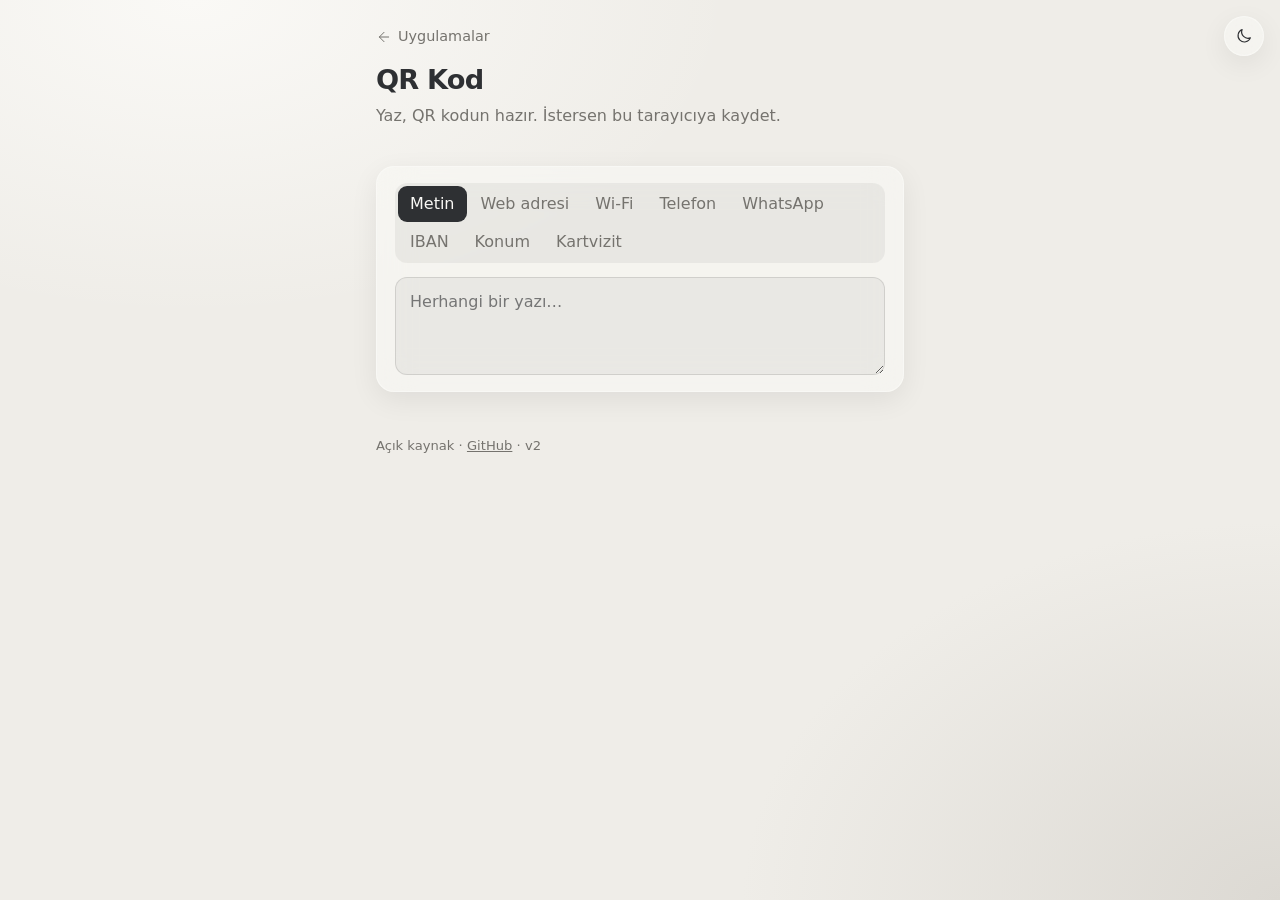
==== index.html @ c8cbc731 "QR: web adresi, telefon, WhatsApp, IBAN, konum, kartvizit; SVG indirme; logo Co-Authored-By: Claude " ====
<!DOCTYPE html>
<html lang="tr">
<head>
<meta charset="UTF-8">
<meta name="viewport" content="width=device-width, initial-scale=1">
<title>QR Kod</title>
<meta name="description" content="Web adresi, Wi-Fi, telefon, WhatsApp, IBAN, konum ve kartvizit için QR kod.">
<link rel="icon" href="data:image/svg+xml,%3Csvg xmlns='http://www.w3.org/2000/svg' viewBox='0 0 24 24' fill='none' stroke='%232e3033' stroke-width='1.8' stroke-linecap='round' stroke-linejoin='round'%3E%3Crect x='3' y='3' width='7' height='7' rx='1.5'/%3E%3Crect x='14' y='3' width='7' height='7' rx='1.5'/%3E%3Crect x='3' y='14' width='7' height='7' rx='1.5'/%3E%3Cpath d='M14 14h3v3M21 14v.01M14 21h3M21 18v3h-1'/%3E%3C/svg%3E">
<link rel="apple-touch-icon" href="icon-180.png">
<meta name="theme-color" content="#efede8" media="(prefers-color-scheme: light)">
<meta name="theme-color" content="#1f2022" media="(prefers-color-scheme: dark)">
<script src="theme.js?v=2"></script>
<link rel="stylesheet" href="style.css?v=2">
<script type="module" src="app.js?v=2"></script>
</head>
<body>
<header>
  <a class="home" href="/"><svg class="ic" width="16" height="16" viewBox="0 0 24 24" fill="none" stroke="currentColor" stroke-width="1.5" stroke-linecap="round" stroke-linejoin="round" aria-hidden="true"><path d="M19 12H5"/><path d="m12 19-7-7 7-7"/></svg> Uygulamalar</a>
  <h1>QR Kod</h1>
  <p class="sub">Yaz, QR kodun hazır. İstersen bu tarayıcıya kaydet.</p>
</header>

<main>
  <section class="card glass">
    <div class="seg types" id="mode">
      <button data-m="text" class="on">Metin</button>
      <button data-m="url">Web adresi</button>
      <button data-m="wifi">Wi-Fi</button>
      <button data-m="tel">Telefon</button>
      <button data-m="wa">WhatsApp</button>
      <button data-m="iban">IBAN</button>
      <button data-m="geo">Konum</button>
      <button data-m="vcard">Kartvizit</button>
    </div>

    <div data-f="text" class="fields">
      <textarea id="text" rows="3" placeholder="Herhangi bir yazı…" autocomplete="off" spellcheck="false"></textarea>
    </div>

    <div data-f="url" class="fields hidden">
      <input id="url" type="url" inputmode="url" placeholder="ornek.com ya da https://…" autocomplete="off" spellcheck="false">
      <p class="hint">Okutunca bu adres açılır.</p>
    </div>

    <div data-f="wifi" class="fields hidden">
      <input id="ssid" type="text" placeholder="Ağ adı" autocomplete="off" spellcheck="false">
      <div class="pw">
        <input id="wpass" type="password" placeholder="Şifre" autocomplete="off" spellcheck="false">
        <button class="icon-btn" id="wshow" type="button" title="Şifreyi göster" aria-label="Şifreyi göster">
          <svg width="18" height="18" viewBox="0 0 24 24" fill="none" stroke="currentColor" stroke-width="1.5" stroke-linecap="round" stroke-linejoin="round" aria-hidden="true"><path d="M2 12s3.5-7 10-7 10 7 10 7-3.5 7-10 7S2 12 2 12z"/><circle cx="12" cy="12" r="3"/></svg>
        </button>
      </div>
      <p class="hint">Telefon kamerasıyla okutunca şifre yazmadan ağa bağlanır.</p>
    </div>

    <div data-f="tel" class="fields hidden">
      <input id="tel" type="tel" inputmode="tel" placeholder="0532 123 45 67" autocomplete="off">
      <p class="hint">Okutunca bu numara aranır.</p>
    </div>

    <div data-f="wa" class="fields hidden">
      <input id="wa" type="tel" inputmode="tel" placeholder="0532 123 45 67" autocomplete="off">
      <textarea id="wamsg" rows="2" placeholder="Hazır mesaj (isteğe bağlı)" autocomplete="off"></textarea>
      <p class="hint">Okutunca bu numarayla WhatsApp sohbeti açılır.</p>
    </div>

    <div data-f="iban" class="fields hidden">
      <input id="iban" type="text" placeholder="TR00 0000 0000 0000 0000 0000 00" autocomplete="off" spellcheck="false" autocapitalize="characters">
      <input id="ibname" type="text" placeholder="Ad Soyad" autocomplete="off">
      <input id="ibnote" type="text" placeholder="Açıklama (isteğe bağlı)" autocomplete="off">
      <p class="hint" id="ibhint">Okutan kişi IBAN'ı kopyalayıp kendi banka uygulamasına yapıştırır.</p>
    </div>

    <div data-f="geo" class="fields hidden">
      <input id="geo" type="text" placeholder="Harita bağlantısı ya da 41.0082, 28.9784" autocomplete="off" spellcheck="false">
      <button id="geome" type="button" class="ghost">
        <svg class="ic" width="18" height="18" viewBox="0 0 24 24" fill="none" stroke="currentColor" stroke-width="1.5" stroke-linecap="round" stroke-linejoin="round" aria-hidden="true"><path d="M12 21s-7-6.2-7-11.5a7 7 0 0 1 14 0C19 14.8 12 21 12 21z"/><circle cx="12" cy="9.5" r="2.5"/></svg>
        Şu anki konumumu kullan
      </button>
      <p class="hint" id="geohint">Okutunca haritada bu nokta açılır.</p>
    </div>

    <div data-f="vcard" class="fields hidden">
      <input id="vname" type="text" placeholder="Ad Soyad" autocomplete="off">
      <input id="vtel" type="tel" inputmode="tel" placeholder="Telefon" autocomplete="off">
      <input id="vmail" type="email" inputmode="email" placeholder="E-posta" autocomplete="off" spellcheck="false">
      <input id="vorg" type="text" placeholder="Firma" autocomplete="off">
      <input id="vtitle" type="text" placeholder="Görev" autocomplete="off">
      <input id="vweb" type="url" inputmode="url" placeholder="Web sitesi" autocomplete="off" spellcheck="false">
      <input id="vaddr" type="text" placeholder="Adres" autocomplete="off">
      <p class="hint">Okutunca kişi rehbere eklenmeye hazır gelir.</p>
    </div>
  </section>

  <section id="out" class="card glass out hidden">
    <div class="qr-box"><canvas id="qr"></canvas></div>
    <div class="logo-row">
      <label class="ghost" id="logo-pick">
        <input type="file" id="logo-file" accept="image/*" hidden>
        <svg class="ic" width="18" height="18" viewBox="0 0 24 24" fill="none" stroke="currentColor" stroke-width="1.5" stroke-linecap="round" stroke-linejoin="round" aria-hidden="true"><rect x="3" y="3" width="18" height="18" rx="3"/><circle cx="9" cy="9" r="1.8"/><path d="m21 15-5-5L5 21"/></svg>
        <span id="logo-lbl">Ortaya logo ekle</span>
      </label>
      <button class="ghost hidden" id="logo-del" type="button">Logoyu kaldır</button>
    </div>
    <div class="actions">
      <button class="primary" id="save" type="button">
        <svg class="ic" width="18" height="18" viewBox="0 0 24 24" fill="none" stroke="currentColor" stroke-width="1.5" stroke-linecap="round" stroke-linejoin="round" aria-hidden="true"><path d="M12 5v14"/><path d="M5 12h14"/></svg>
        <span>Kaydet</span>
      </button>
      <button id="dl" type="button">
        <svg class="ic" width="18" height="18" viewBox="0 0 24 24" fill="none" stroke="currentColor" stroke-width="1.5" stroke-linecap="round" stroke-linejoin="round" aria-hidden="true"><path d="M12 3v12"/><path d="m7 10 5 5 5-5"/><path d="M20 15v4a2 2 0 0 1-2 2H6a2 2 0 0 1-2-2v-4"/></svg>
        PNG
      </button>
      <button id="dl-svg" type="button">
        <svg class="ic" width="18" height="18" viewBox="0 0 24 24" fill="none" stroke="currentColor" stroke-width="1.5" stroke-linecap="round" stroke-linejoin="round" aria-hidden="true"><path d="M12 3v12"/><path d="m7 10 5 5 5-5"/><path d="M20 15v4a2 2 0 0 1-2 2H6a2 2 0 0 1-2-2v-4"/></svg>
        SVG
      </button>
    </div>
    <p class="hint center">PNG her yerde kullanılır. SVG baskıda büyütünce bozulmaz.</p>
    <div id="name-row" class="name-row hidden">
      <input id="name" type="text" placeholder="Bir ad ver (örn. Ev Wi-Fi)" maxlength="60" autocomplete="off">
      <button class="primary" id="name-ok" type="button">Tamam</button>
    </div>
    <p class="hint" id="too-long"></p>
  </section>

  <section id="saved-wrap" class="hidden">
    <h2>Kayıtlı kodlarım</h2>
    <ul id="saved" class="saved"></ul>
    <p class="hint">Yalnızca bu tarayıcıda saklanır, başka cihazda görünmez. Şifreli değildir; telefonunu kullanan biri görebilir.</p>
  </section>
</main>

<dialog id="view" class="glass">
  <div class="view-head">
    <strong id="v-name"></strong>
    <button class="icon-btn" id="v-close" type="button" aria-label="Kapat" title="Kapat">
      <svg width="18" height="18" viewBox="0 0 24 24" fill="none" stroke="currentColor" stroke-width="1.5" stroke-linecap="round" stroke-linejoin="round" aria-hidden="true"><path d="M18 6 6 18"/><path d="m6 6 12 12"/></svg>
    </button>
  </div>
  <div class="qr-box"><canvas id="v-qr"></canvas></div>
  <p class="v-text" id="v-text"></p>
  <div class="actions">
    <button id="v-copy" type="button">Yazıyı kopyala</button>
    <button id="v-dl" type="button">PNG</button>
    <button id="v-svg" type="button">SVG</button>
    <button id="v-del" type="button" class="danger">Sil</button>
  </div>
</dialog>

<footer><p>Açık kaynak · <a href="https://github.com/dogukaska/qr">GitHub</a> · v2</p></footer>
</body>
</html>
---- style.css ----
/* Tasarım: siyah-beyaz, sade, cam görünüm (dogukaska.github.io ile aynı değişkenler) */
:root {
  color-scheme: light;
  --bg: #efede8; --ink: #2e3033; --mute: #75736e; --line: rgba(0,0,0,.1);
  --glass: rgba(250,249,246,.55); --glass-edge: rgba(250,249,246,.85); --shadow: 0 8px 28px rgba(0,0,0,.07);
  --solid: #2e3033; --solid-ink: #faf9f6; --soft: rgba(0,0,0,.05);
  --halo-a: #faf9f6; --halo-b: #dcd9d3; --r: 18px;
}
@media (prefers-color-scheme: dark) {
  :root:not([data-theme="light"]) {
    color-scheme: dark;
    --bg: #1f2022; --ink: #ecebe7; --mute: #9b9993; --line: rgba(255,255,255,.12);
    --glass: rgba(255,255,255,.06); --glass-edge: rgba(255,255,255,.14); --shadow: 0 8px 28px rgba(0,0,0,.5);
    --solid: #ecebe7; --solid-ink: #2a2c2f; --soft: rgba(255,255,255,.07);
    --halo-a: #36383b; --halo-b: #1f2022;
  }
}
:root[data-theme="dark"] {
  color-scheme: dark;
  --bg: #1f2022; --ink: #ecebe7; --mute: #9b9993; --line: rgba(255,255,255,.12);
    --glass: rgba(255,255,255,.06); --glass-edge: rgba(255,255,255,.14); --shadow: 0 8px 28px rgba(0,0,0,.5);
    --solid: #ecebe7; --solid-ink: #2a2c2f; --soft: rgba(255,255,255,.07);
    --halo-a: #36383b; --halo-b: #1f2022;
}
* { box-sizing: border-box; }
html, body { margin: 0; min-height: 100%; }
body {
  font: 16px/1.5 system-ui, -apple-system, "Segoe UI", Roboto, sans-serif; color: var(--ink);
  background: radial-gradient(60% 50% at 15% 0%, var(--halo-a), transparent 70%),
              radial-gradient(60% 60% at 100% 100%, var(--halo-b), transparent 70%), var(--bg);
  background-attachment: fixed;
}
.glass {
  background: var(--glass); border: 1px solid var(--glass-edge); box-shadow: var(--shadow);
  -webkit-backdrop-filter: blur(18px) saturate(1.1); backdrop-filter: blur(18px) saturate(1.1);
}
.ic { flex: none; vertical-align: -3px; }
header, main, footer { max-width: 560px; margin: 0 auto; padding: 0 16px; }
header { padding-top: 26px; }
.home { display: inline-flex; align-items: center; gap: 6px; margin-bottom: 12px; color: var(--mute); text-decoration: none; font-size: 0.9rem; }
.home:hover { color: var(--ink); }
h1 { margin: 0; font-size: 1.7rem; font-weight: 600; letter-spacing: -0.03em; }
.sub { margin: 4px 0 18px; color: var(--mute); }
.hidden { display: none !important; }
.hint { color: var(--mute); font-size: 0.86rem; margin: 6px 0 0; }


main { padding-top: 20px; padding-bottom: 30px; }
main > * + * { margin-top: 14px; }
.card { border-radius: var(--r); padding: 16px 18px; }
.seg { display: inline-flex; flex-wrap: wrap; gap: 2px; background: var(--soft); padding: 3px; border-radius: 12px; margin-bottom: 14px; }
.seg button { border: 0; background: none; color: var(--mute); font: inherit; padding: 6px 14px; border-radius: 9px; cursor: pointer; }
.seg button.on { background: var(--solid); color: var(--solid-ink); }
.fields { display: grid; gap: 10px; }
textarea, input[type=text], input[type=password], input[type=url], input[type=tel], input[type=email] { width: 100%; font: inherit; color: var(--ink); background: var(--soft); border: 1px solid var(--line); border-radius: 12px; padding: 12px 14px; resize: vertical; }
textarea:focus, input:focus { outline: none; border-color: var(--ink); }
.pw { position: relative; }
.pw input { padding-right: 48px; }
.pw .icon-btn { position: absolute; right: 6px; top: 50%; transform: translateY(-50%); }
.icon-btn { width: 36px; height: 36px; border-radius: 50%; border: 0; background: none; color: var(--mute); display: grid; place-items: center; cursor: pointer; padding: 0; }
.icon-btn:hover { color: var(--ink); }

.out { display: flex; flex-direction: column; align-items: center; }
.qr-box { background: #faf9f6; border-radius: 16px; padding: 6px; line-height: 0; box-shadow: 0 1px 0 var(--line); }
.qr-box canvas { width: min(260px, 70vw); height: auto; image-rendering: pixelated; border-radius: 10px; }
.actions { display: flex; gap: 10px; flex-wrap: wrap; justify-content: center; margin-top: 16px; }
.actions button { font: inherit; font-weight: 500; padding: 10px 20px; border-radius: 999px; border: 1px solid var(--line); background: var(--glass); color: var(--ink); cursor: pointer; display: inline-flex; align-items: center; gap: 8px; }
button.primary { background: var(--solid); color: var(--solid-ink); border-color: transparent; font: inherit; font-weight: 500; padding: 10px 20px; border-radius: 999px; cursor: pointer; display: inline-flex; align-items: center; gap: 8px; border: 0; }
button:disabled { opacity: .45; cursor: default; }
.actions .danger { color: var(--mute); }
.name-row { display: flex; gap: 8px; width: 100%; max-width: 420px; margin-top: 14px; }
.name-row input { flex: 1; }

h2 { font-size: 1rem; font-weight: 600; margin: 26px 0 10px; }
.saved { list-style: none; margin: 0; padding: 0; display: grid; gap: 8px; }
.saved li { display: flex; align-items: center; gap: 14px; padding: 10px 12px; border-radius: 14px; cursor: pointer; }
.saved li:focus { outline: 1px solid var(--ink); }
.saved canvas { width: 48px; height: 48px; border-radius: 8px; image-rendering: pixelated; flex: none; }
.saved .meta { min-width: 0; }
.saved .name { font-weight: 500; white-space: nowrap; overflow: hidden; text-overflow: ellipsis; }
.saved .date { color: var(--mute); font-size: 0.84rem; }

dialog { border-radius: 22px; padding: 18px; color: var(--ink); width: min(380px, 92vw); text-align: center; }
dialog::backdrop { background: rgba(20,21,23,.45); -webkit-backdrop-filter: blur(4px); backdrop-filter: blur(4px); }
:root[data-theme="dark"] dialog { background: rgba(40,42,45,.92); }
@media (prefers-color-scheme: dark) { :root:not([data-theme="light"]) dialog { background: rgba(40,42,45,.92); } }
:root:not([data-theme="dark"]) dialog { background: rgba(250,249,246,.94); }
@media (prefers-color-scheme: dark) { :root:not([data-theme]) dialog { background: rgba(40,42,45,.92); } }
.view-head { display: flex; align-items: center; justify-content: space-between; gap: 8px; margin-bottom: 12px; text-align: left; }
dialog .qr-box { display: inline-block; }
.v-text { white-space: pre-wrap; word-break: break-word; color: var(--mute); font-size: 0.92rem; margin: 12px 0 0; max-height: 7em; overflow: auto; }

footer { color: var(--mute); font-size: 0.82rem; padding-bottom: 30px; }
footer a { color: inherit; }

.types { display: flex; margin-bottom: 14px; }
.types button { padding: 6px 12px; }
.ghost { font: inherit; font-weight: 500; padding: 9px 16px; border-radius: 999px; border: 1px solid var(--line); background: var(--glass); color: var(--ink); cursor: pointer; display: inline-flex; align-items: center; justify-content: center; gap: 8px; }
.logo-row { display: flex; gap: 8px; flex-wrap: wrap; justify-content: center; margin-top: 14px; }
.center { text-align: center; }
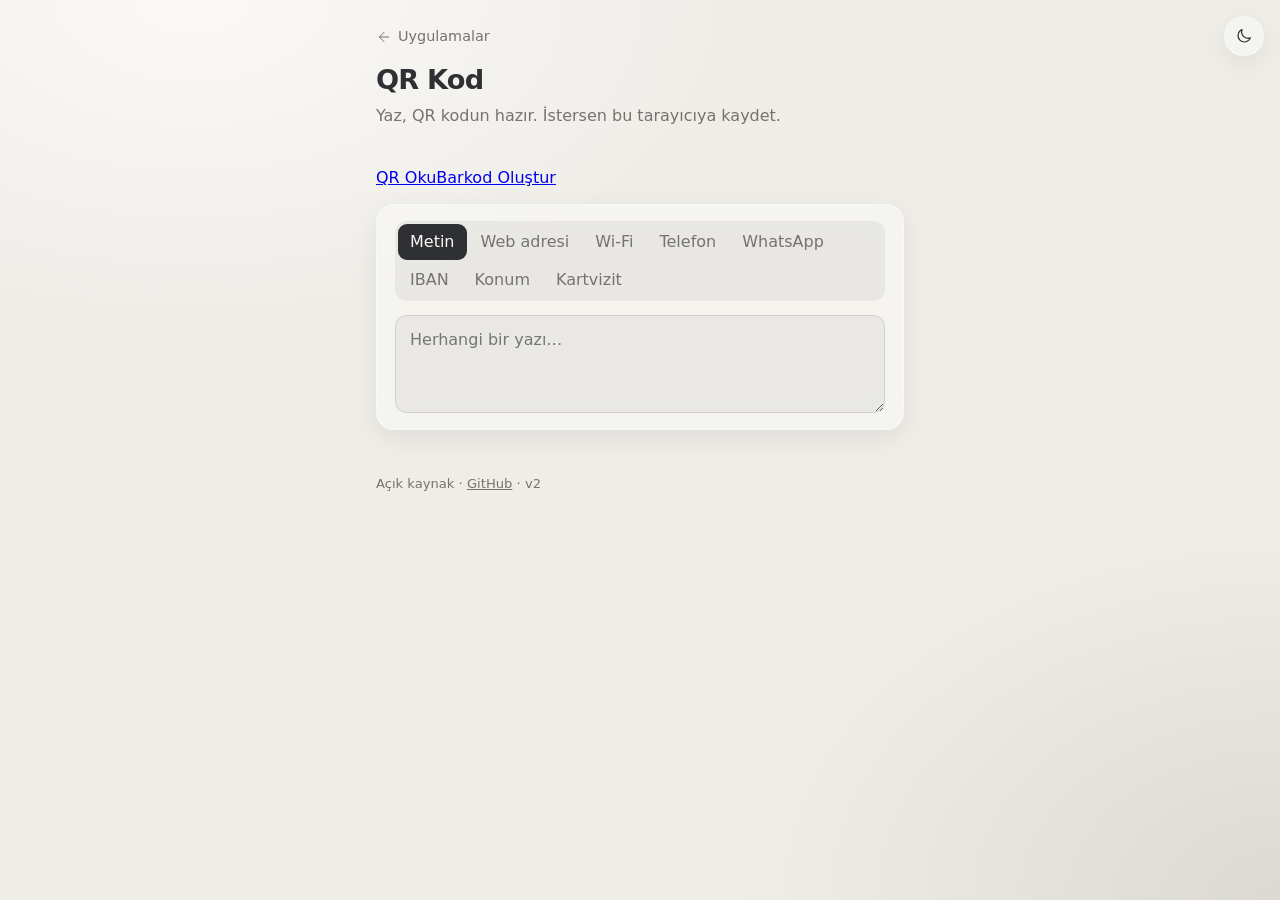
==== commit 204b429f: "QR Oku ve Barkod Oluştur" ====
--- a/index.html
+++ b/index.html
@@ -11,7 +11,8 @@
 <meta name="theme-color" content="#1f2022" media="(prefers-color-scheme: dark)">
 <script src="theme.js?v=2"></script>
 <link rel="stylesheet" href="style.css?v=2">
-<script type="module" src="app.js?v=2"></script>
+<script type="module" src="app.js?v=3"></script>
+<link rel="stylesheet" href="/tool-links.css?v=20261126b">
 </head>
 <body>
 <header>
@@ -21,6 +22,7 @@
 </header>
 
 <main>
+  <nav class="tool-links" aria-label="Diğer araçlar"><a href="./oku/">QR Oku</a><a href="./barkod/">Barkod Oluştur</a></nav>
   <section class="card glass">
     <div class="seg types" id="mode">
       <button data-m="text" class="on">Metin</button>
@@ -121,6 +123,10 @@
       <input id="name" type="text" placeholder="Bir ad ver (örn. Ev Wi-Fi)" maxlength="60" autocomplete="off">
       <button class="primary" id="name-ok" type="button">Tamam</button>
     </div>
+    <label id="wifi-save" class="hint hidden">
+      <input id="wifi-consent" type="checkbox">
+      Wi-Fi şifresini bu tarayıcıda şifrelenmeden saklamayı kabul ediyorum.
+    </label>
     <p class="hint" id="too-long"></p>
   </section>
 
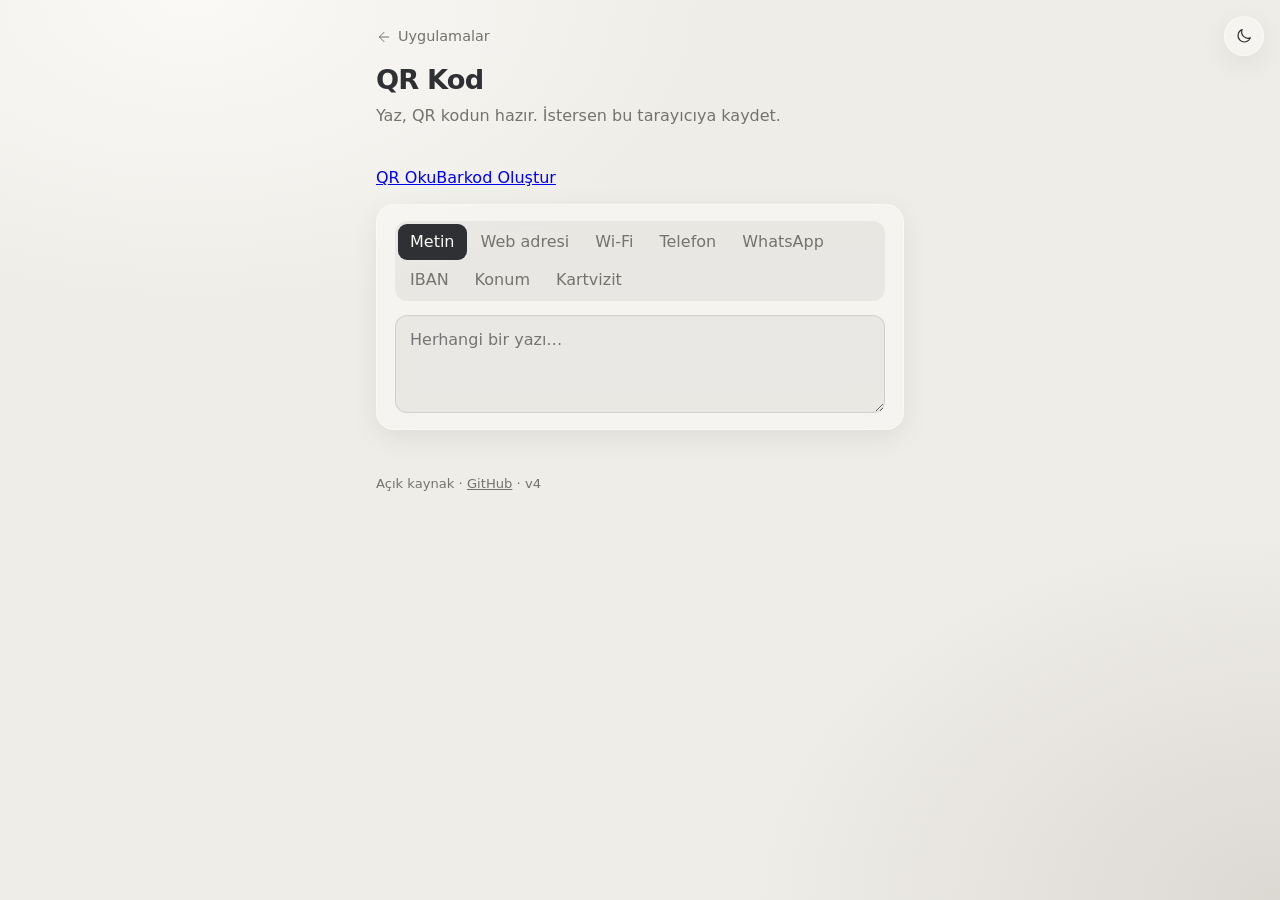
==== commit f4a5cd76: "Portlu adresleri, ince logoları ve TR IBAN doğrulamasını düzelt" ====
--- a/index.html
+++ b/index.html
@@ -9,12 +9,13 @@
 <link rel="apple-touch-icon" href="icon-180.png">
 <meta name="theme-color" content="#efede8" media="(prefers-color-scheme: light)">
 <meta name="theme-color" content="#1f2022" media="(prefers-color-scheme: dark)">
-<script src="theme.js?v=2"></script>
+<script src="/theme.js?v=20261126c"></script>
 <link rel="stylesheet" href="style.css?v=2">
-<script type="module" src="app.js?v=3"></script>
+<script type="module" src="app.js?v=4"></script>
 <link rel="stylesheet" href="/tool-links.css?v=20261126b">
+<link rel="stylesheet" href="/ui-compact.css?v=20261126d">
 </head>
-<body>
+<body class="compact-ui">
 <header>
   <a class="home" href="/"><svg class="ic" width="16" height="16" viewBox="0 0 24 24" fill="none" stroke="currentColor" stroke-width="1.5" stroke-linecap="round" stroke-linejoin="round" aria-hidden="true"><path d="M19 12H5"/><path d="m12 19-7-7 7-7"/></svg> Uygulamalar</a>
   <h1>QR Kod</h1>
@@ -154,6 +155,6 @@
   </div>
 </dialog>
 
-<footer><p>Açık kaynak · <a href="https://github.com/dogukaska/qr">GitHub</a> · v2</p></footer>
+<footer><p>Açık kaynak · <a href="https://github.com/dogukaska/qr">GitHub</a> · v4</p></footer>
 </body>
 </html>
